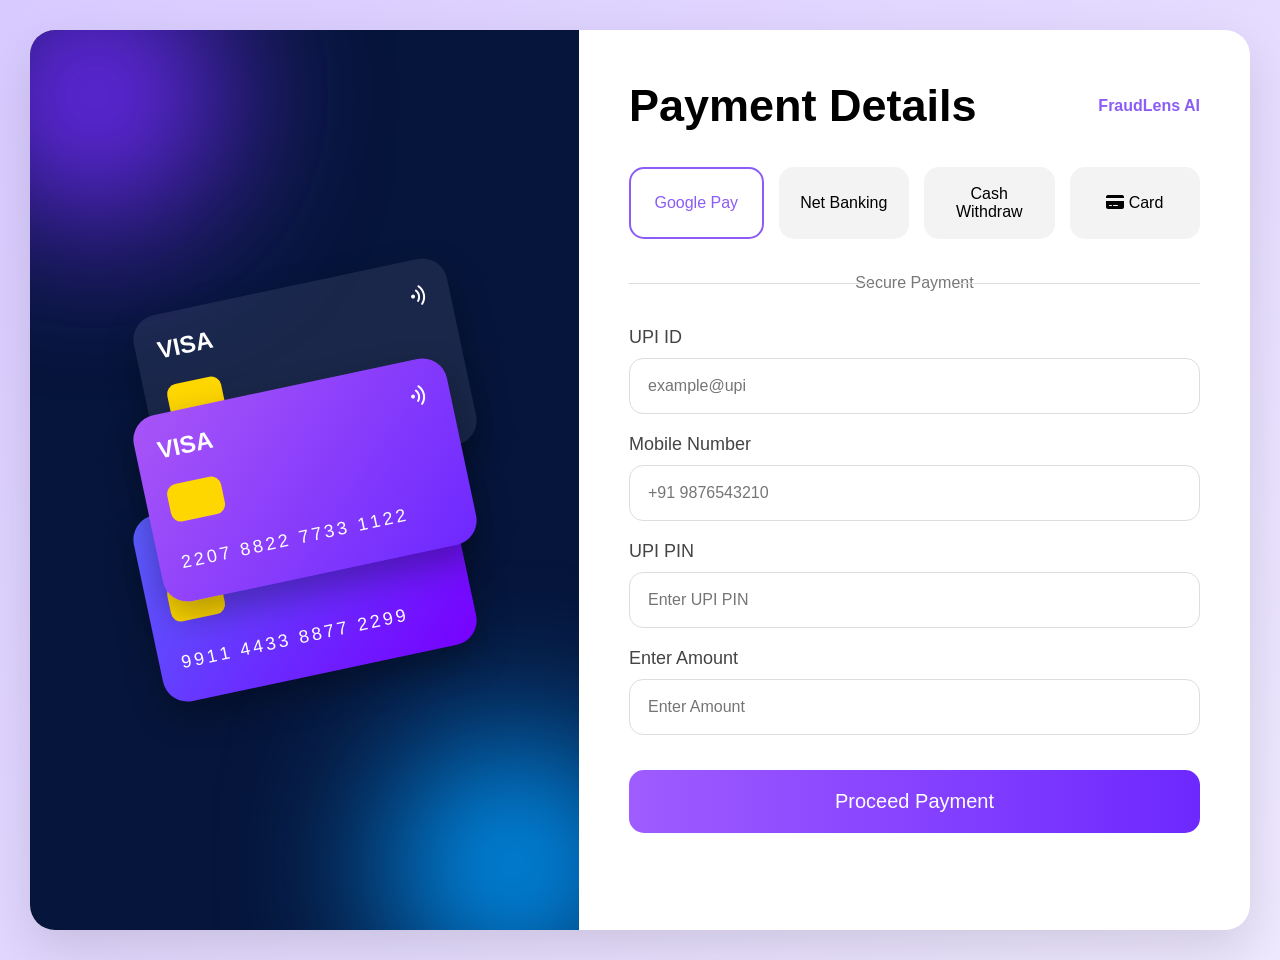
==== frontend/simulation.html @ 2645a260 "backend" ====
<!DOCTYPE html>
<html lang="en">

<head>

  <meta charset="UTF-8">

  <meta name="viewport"
    content="width=device-width, initial-scale=1.0">

  <title>FraudLens Payment Simulator</title>

  <link rel="stylesheet"
    href="simulation.css">

  

  <link rel="stylesheet"
    href="https://cdnjs.cloudflare.com/ajax/libs/font-awesome/6.5.1/css/all.min.css">

</head>

<body>

  <div class="container">

    

    <div class="left">

      <div class="blur blur1"></div>
      <div class="blur blur2"></div>

      <div class="cards">

        

        <div class="card card1">

          <div class="top">
            <h2>VISA</h2>
            <i class="fa-solid fa-wifi"></i>
          </div>

          <div class="chip"></div>

          <div class="number">
            4403 4438 4338 9098
          </div>

        </div>

        

        <div class="card card2">

          <div class="top">
            <h2>VISA</h2>
            <i class="fa-solid fa-wifi"></i>
          </div>

          <div class="chip"></div>

          <div class="number">
            2207 8822 7733 1122
          </div>

        </div>

        

        <div class="card card3">

          <div class="top">
            <h2>VISA</h2>
            <i class="fa-solid fa-wifi"></i>
          </div>

          <div class="chip"></div>

          <div class="number">
            9911 4433 8877 2299
          </div>

        </div>

      </div>

    </div>

    

    <div class="right">

      <div class="header">

        <h1>Payment Details</h1>

        <a href="#">
          FraudLens AI
        </a>

      </div>

     

      <div class="methods">

        

        <button class="method-btn active"
          onclick="showUPI(event)">

          Google Pay

        </button>

        

        <button class="method-btn"
          onclick="showNetBanking(event)">

          Net Banking

        </button>


        <button class="method-btn"
          onclick="showCash(event)">

          Cash Withdraw

        </button>

        

        <button class="method-btn"
          onclick="showCard(event)">

          <i class="fa-solid fa-credit-card"></i>

          Card

        </button>

      </div>

      <div class="line">

        <span>Secure Payment</span>

      </div>


      <form>


        <input type="hidden"
          id="type"
          value="Google Pay">

       

        <div id="upi-form">

          <label>UPI ID</label>

          <input type="text"
            placeholder="example@upi">

          <label>Mobile Number</label>

          <input type="text"
            placeholder="+91 9876543210">

          <label>UPI PIN</label>

          <input type="password"
            placeholder="Enter UPI PIN">

         
        </div>

      

        <div id="netbanking-form"
          style="display:none;">

          <label>Bank Name</label>

          <input type="text"
            placeholder="Enter Bank Name">

          <label>Account Holder Name</label>

          <input type="text"
            placeholder="Enter Account Holder Name">

          <label>Account Number</label>

          <input type="text"
            placeholder="Enter Account Number">

          <label>IFSC Code</label>

          <input type="text"
            placeholder="Enter IFSC Code">

          <label> Password</label>

          <input type="password"
            placeholder="Enter Password">

        </div>


        <div id="cash-form"
          style="display:none;">

          <label>ATM Card Number</label>

          <input type="text"
            placeholder="Enter ATM Card Number">

          <label>Account Holder Name</label>

          <input type="text"
            placeholder="Enter Name">

          <label>ATM PIN</label>

          <input type="password"
            placeholder="Enter ATM PIN">

        </div>


        <div id="card-form"
          style="display:none;">

          <label>Card Number</label>

          <input type="text"
            placeholder="5878 •••• •••• 2207">

          <label>Card Holder Name</label>

          <input type="text"
            placeholder="Cameron Williamson">

          <div class="row">

            <div class="col">

              <label>Expiry Date</label>

              <input type="text"
                placeholder="MM / YY">

            </div>

            <div class="col">

              <label>CVV/CVC</label>

              <input type="password"
                placeholder="***">

            </div>

          </div>

        </div>

      
        <label>Enter Amount</label>

        <input type="number"
          id="amount"
          placeholder="Enter Amount">

       

        <button type="button"
          class="pay"
          onclick="checkTransaction()">

          Proceed Payment

        </button>

       

        <div id="result"></div>

      </form>

    </div>

  </div>

 

  <script src="simulation.js"></script>

</body>

</html>
---- frontend/simulation.css ----
*{
    margin:0;
    padding:0;
    box-sizing:border-box;
    font-family:Arial, Helvetica, sans-serif;
}

body{
    min-height:100vh;
    background:linear-gradient(135deg,#d8caff,#efe9ff);
    padding:30px;
}

/* CONTAINER */

.container{
    width:100%;
    min-height:100vh;
    background:white;
    border-radius:25px;
    overflow:hidden;
    display:flex;
    box-shadow:0 20px 50px rgba(0,0,0,0.12);
}

/* LEFT */

.left{
    width:45%;
    background:#06153b;
    position:relative;
    display:flex;
    justify-content:center;
    align-items:center;
    overflow:hidden;
}

/* GLOW */

.blur{
    position:absolute;
    border-radius:50%;
    filter:blur(80px);
}

.blur1{
    width:250px;
    height:250px;
    background:#742bff;
    top:-60px;
    left:-60px;
}

.blur2{
    width:250px;
    height:250px;
    background:#009dff;
    bottom:-60px;
    right:-60px;
}

/* CARDS */

.cards{
    position:relative;
    width:100%;
    height:100%;
    display:flex;
    justify-content:center;
    align-items:center;
}

.card{
    width:320px;
    height:190px;
    border-radius:25px;
    padding:22px;
    position:absolute;
    color:white;
    box-shadow:0 15px 35px rgba(0,0,0,0.3);
}

.card1{
    background:rgba(255,255,255,0.08);
    transform:translateY(-100px) rotate(-12deg);
}

.card2{
    background:linear-gradient(135deg,#a855f7,#6d28ff);
    z-index:2;
    transform:rotate(-12deg);
}

.card3{
    background:linear-gradient(135deg,#5b5fff,#7700ff);
    transform:translateY(100px) rotate(-12deg);
}

.top{
    display:flex;
    justify-content:space-between;
    align-items:center;
}

.top i{
    transform:rotate(90deg);
}

.chip{
    width:55px;
    height:38px;
    background:gold;
    border-radius:10px;
    margin-top:22px;
}

.number{
    margin-top:30px;
    letter-spacing:3px;
    font-size:18px;
}

.bottom{
    margin-top:25px;
    display:flex;
    justify-content:space-between;
    font-size:15px;
}

/* RIGHT */

.right{
    width:55%;
    padding:50px;
}

.header{
    display:flex;
    justify-content:space-between;
    align-items:center;
}

.header h1{
    font-size:45px;
}

.header a{
    text-decoration:none;
    color:#8b5cf6;
    font-weight:bold;
}

/* METHODS */

.methods{
    display:flex;
    gap:15px;
    margin-top:35px;
    flex-wrap:wrap;
}

.methods button{
    flex:1;
    padding:18px;
    border:none;
    border-radius:15px;
    background:#f3f3f3;
    font-size:16px;
    cursor:pointer;
    transition:0.3s;
}

.methods button:hover{
    transform:translateY(-2px);
}

.methods .active{
    border:2px solid #8b5cf6;
    background:white;
    color:#8b5cf6;
}

/* LINE */

.line{
    margin:35px 0;
    text-align:center;
    position:relative;
}

.line::before{
    content:"";
    position:absolute;
    left:0;
    top:50%;
    width:42%;
    height:1px;
    background:#ddd;
}

.line::after{
    content:"";
    position:absolute;
    right:0;
    top:50%;
    width:42%;
    height:1px;
    background:#ddd;
}

.line span{
    background:white;
    padding:0 10px;
    color:#777;
}

/* FORM */

form label{
    display:block;
    margin-bottom:10px;
    margin-top:20px;
    color:#444;
    font-size:18px;
}

form input{
    width:100%;
    padding:18px;
    border:1px solid #ddd;
    border-radius:14px;
    font-size:16px;
    outline:none;
}

.row{
    display:flex;
    gap:20px;
}

.col{
    flex:1;
}

/* BUTTON */

.pay{
    width:100%;
    margin-top:35px;
    padding:20px;
    border:none;
    border-radius:15px;
    background:linear-gradient(90deg,#9f5cff,#6d28ff);
    color:white;
    font-size:20px;
    cursor:pointer;
    transition:0.3s;
}

.pay:hover{
    transform:translateY(-2px);
}

/* RESPONSIVE */

@media(max-width:950px){

    .container{
        flex-direction:column;
    }

    .left,
    .right{
        width:100%;
    }

    .left{
        min-height:500px;
    }

    .header h1{
        font-size:35px;
    }

    .methods{
        flex-direction:column;
    }

    .row{
        flex-direction:column;
    }

}
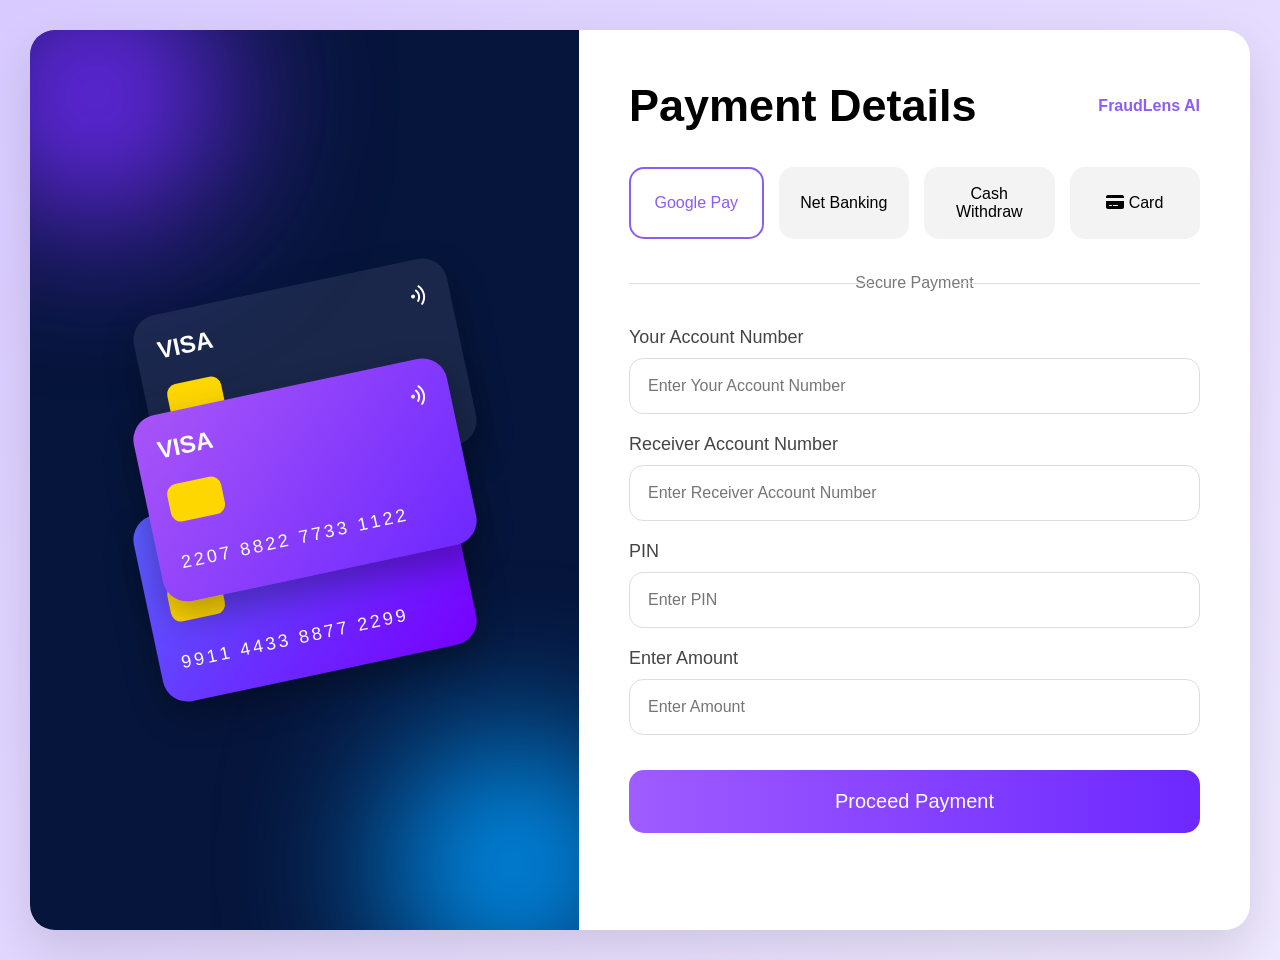
==== commit 0f8c922d: "transaction intregation" ====
--- a/frontend/simulation.html
+++ b/frontend/simulation.html
@@ -154,151 +154,137 @@
 
       <form>
 
-
-        <input type="hidden"
-          id="type"
-          value="Google Pay">
-
-       
-
-        <div id="upi-form">
-
-          <label>UPI ID</label>
-
-          <input type="text"
-            placeholder="example@upi">
-
-          <label>Mobile Number</label>
-
-          <input type="text"
-            placeholder="+91 9876543210">
-
-          <label>UPI PIN</label>
-
-          <input type="password"
-            placeholder="Enter UPI PIN">
-
-         
-        </div>
-
-      
-
-        <div id="netbanking-form"
-          style="display:none;">
-
-          <label>Bank Name</label>
-
-          <input type="text"
-            placeholder="Enter Bank Name">
-
-          <label>Account Holder Name</label>
-
-          <input type="text"
-            placeholder="Enter Account Holder Name">
-
-          <label>Account Number</label>
-
-          <input type="text"
-            placeholder="Enter Account Number">
-
-          <label>IFSC Code</label>
-
-          <input type="text"
-            placeholder="Enter IFSC Code">
-
-          <label> Password</label>
-
-          <input type="password"
-            placeholder="Enter Password">
-
-        </div>
-
-
-        <div id="cash-form"
-          style="display:none;">
-
-          <label>ATM Card Number</label>
-
-          <input type="text"
-            placeholder="Enter ATM Card Number">
-
-          <label>Account Holder Name</label>
-
-          <input type="text"
-            placeholder="Enter Name">
-
-          <label>ATM PIN</label>
-
-          <input type="password"
-            placeholder="Enter ATM PIN">
-
-        </div>
-
-
-        <div id="card-form"
-          style="display:none;">
-
-          <label>Card Number</label>
-
-          <input type="text"
-            placeholder="5878 •••• •••• 2207">
-
-          <label>Card Holder Name</label>
-
-          <input type="text"
-            placeholder="Cameron Williamson">
-
-          <div class="row">
-
-            <div class="col">
-
-              <label>Expiry Date</label>
-
-              <input type="text"
-                placeholder="MM / YY">
-
-            </div>
-
-            <div class="col">
-
-              <label>CVV/CVC</label>
-
-              <input type="password"
-                placeholder="***">
-
-            </div>
-
-          </div>
-
-        </div>
-
-      
-        <label>Enter Amount</label>
-
-        <input type="number"
-          id="amount"
-          placeholder="Enter Amount">
-
-       
-
-        <button type="button"
-          class="pay"
-          onclick="checkTransaction()">
-
-          Proceed Payment
-
-        </button>
-
-       
-
-        <div id="result"></div>
-
-      </form>
+  <input type="hidden"
+    id="type"
+    value="Google Pay">
+
+  <!-- SENDER ACCOUNT -->
+
+  <label>Your Account Number</label>
+
+  <input
+    type="text"
+    id="sender_account"
+    placeholder="Enter Your Account Number">
+
+  <!-- RECEIVER ACCOUNT -->
+
+  <label>Receiver Account Number</label>
+
+  <input
+    type="text"
+    id="receiver_account"
+    placeholder="Enter Receiver Account Number">
+
+  <!-- TRANSACTION PIN -->
+
+  <label> PIN</label>
+
+  <input
+    type="password"
+    id="pin"
+    placeholder="Enter PIN">
+
+  <!-- UPI FORM -->
+
+  <div id="upi-form">
+
+    
+
+  </div>
+
+  <!-- NET BANKING -->
+
+  <div id="netbanking-form"
+    style="display:none;">
+
+    <label>Bank Name</label>
+
+    <input type="text"
+      placeholder="Enter Bank Name">
+
+    <label>IFSC Code</label>
+
+    <input type="text"
+      placeholder="Enter IFSC Code">
+
+  </div>
+
+  <!-- CASH -->
+
+  <div id="cash-form"
+    style="display:none;">
+
+    <label>ATM Card Number</label>
+
+    <input type="text"
+      placeholder="Enter ATM Card Number">
+
+  </div>
+
+  <!-- CARD -->
+
+  <div id="card-form"
+    style="display:none;">
+
+    
+    <label>Card Holder Name</label>
+
+    <input type="text"
+      placeholder="Cameron Williamson">
+
+    <div class="row">
+
+      <div class="col">
+
+        <label>Expiry Date</label>
+
+        <input type="text"
+          placeholder="MM / YY">
+
+      </div>
+
+      <div class="col">
+
+        <label>CVV/CVC</label>
+
+        <input type="password"
+          placeholder="***">
+
+      </div>
 
     </div>
 
   </div>
 
+  <!-- AMOUNT -->
+
+  <label>Enter Amount</label>
+
+  <input type="number"
+    id="amount"
+    placeholder="Enter Amount">
+
+  <!-- BUTTON -->
+
+  <button type="button"
+    class="pay"
+    onclick="checkTransaction()">
+
+    Proceed Payment
+
+  </button>
+
+  <!-- RESULT -->
+
+  <div id="result"></div>
+
+</form>
+
+    </div>
+
+  </div>
+
  
 
   <script src="simulation.js"></script>
